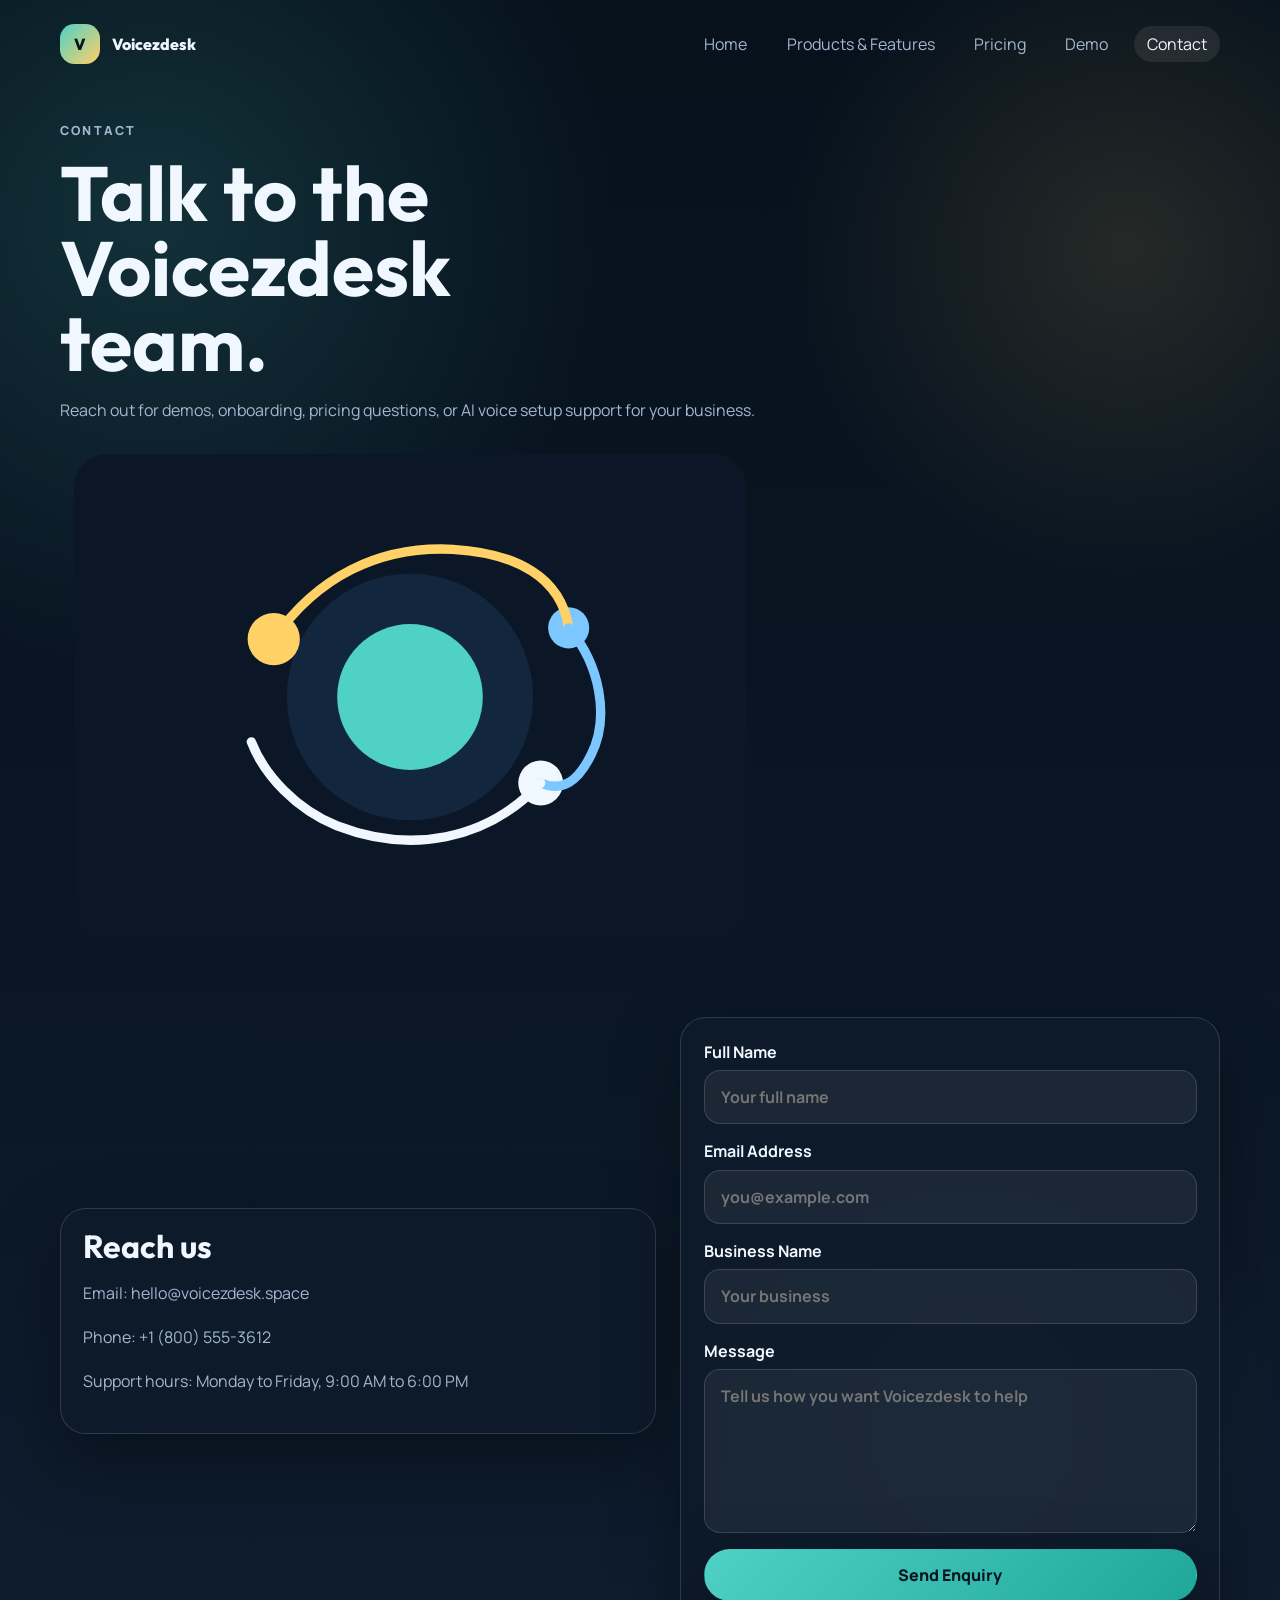
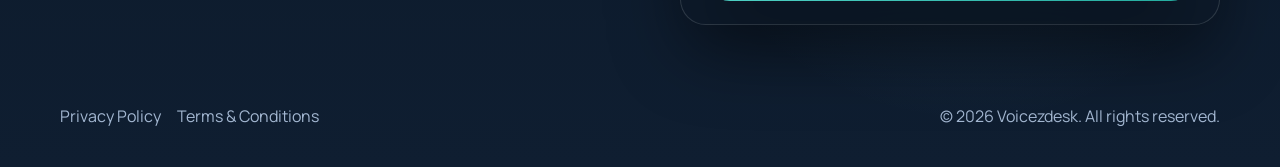
==== contact.html @ faa363b8 "Initial commit" ====
<!DOCTYPE html>
<html lang="en">
<head>
  <meta charset="UTF-8">
  <meta name="viewport" content="width=device-width, initial-scale=1.0">
  <title>Contact | Voicezdesk</title>
  <meta name="description" content="Contact Voicezdesk for demos, setup support, and AI voice front desk enquiries.">
  <link rel="preconnect" href="https://fonts.googleapis.com">
  <link rel="preconnect" href="https://fonts.gstatic.com" crossorigin>
  <link href="https://fonts.googleapis.com/css2?family=Outfit:wght@400;600;700;800&family=Manrope:wght@400;500;700;800&display=swap" rel="stylesheet">
  <link rel="stylesheet" href="styles.css">
</head>
<body>
  <div class="site-shell">
    <header class="subhero">
      <nav class="topbar">
        <a class="brand" href="index.html">
          <span class="brand-mark">V</span>
          <span class="brand-name">Voicezdesk</span>
        </a>
        <div class="nav-links">
          <a href="index.html">Home</a>
          <a href="products.html">Products & Features</a>
          <a href="pricing.html">Pricing</a>
          <a href="demo.html">Demo</a>
          <a class="active" href="contact.html">Contact</a>
        </div>
      </nav>
      <div class="subhero-copy">
        <p class="eyebrow">Contact</p>
        <h1>Talk to the Voicezdesk team.</h1>
        <p>Reach out for demos, onboarding, pricing questions, or AI voice setup support for your business.</p>
      </div>
      <div class="subhero-art compact-art">
        <img class="svg-art" src="assets/contact-voice.svg" alt="Voicezdesk contact illustration">
      </div>
    </header>

    <main>
      <section class="section contact-grid">
        <div class="contact-card">
          <h2>Reach us</h2>
          <p>Email: hello@voicezdesk.space</p>
          <p>Phone: +1 (800) 555-3612</p>
          <p>Support hours: Monday to Friday, 9:00 AM to 6:00 PM</p>
        </div>

        <form class="contact-form glass-panel">
          <label>
            Full Name
            <input type="text" placeholder="Your full name">
          </label>
          <label>
            Email Address
            <input type="email" placeholder="you@example.com">
          </label>
          <label>
            Business Name
            <input type="text" placeholder="Your business">
          </label>
          <label>
            Message
            <textarea rows="6" placeholder="Tell us how you want Voicezdesk to help"></textarea>
          </label>
          <button class="button button-primary" type="submit">Send Enquiry</button>
        </form>
      </section>
    </main>

    <footer class="site-footer">
      <div class="footer-links">
        <a href="privacy.html">Privacy Policy</a>
        <a href="terms.html">Terms & Conditions</a>
      </div>
      <p>© 2026 Voicezdesk. All rights reserved.</p>
    </footer>
  </div>
</body>
</html>
---- styles.css ----
:root {
  --bg: #071624;
  --panel: rgba(14, 27, 43, 0.9);
  --panel-solid: #12263d;
  --text: #f0f7ff;
  --muted: #a3b7d1;
  --line: rgba(255, 255, 255, 0.14);
  --primary: #4fd1c5;
  --primary-deep: #1fa79a;
  --accent: #ffd166;
  --accent-2: #7cc7ff;
  --shadow: 0 28px 70px rgba(0, 0, 0, 0.34);
}

* {
  box-sizing: border-box;
}

body {
  margin: 0;
  font-family: "Manrope", sans-serif;
  color: var(--text);
  background:
    radial-gradient(circle at 12% 12%, rgba(79, 209, 197, 0.16), transparent 24%),
    radial-gradient(circle at 88% 14%, rgba(255, 209, 102, 0.12), transparent 18%),
    radial-gradient(circle at 76% 80%, rgba(124, 199, 255, 0.12), transparent 18%),
    linear-gradient(180deg, #06111c 0%, #0a1624 52%, #0f1e31 100%);
}

a {
  color: inherit;
  text-decoration: none;
}

button,
input,
textarea {
  font: inherit;
}

.site-shell {
  min-height: 100vh;
}

.hero,
.subhero,
.section,
.site-footer {
  width: min(1160px, calc(100% - 2rem));
  margin: 0 auto;
}

.hero,
.subhero {
  padding: 1.5rem 0 2rem;
}

.topbar {
  display: flex;
  justify-content: space-between;
  align-items: center;
  gap: 1rem;
  margin-bottom: 3.5rem;
}

.brand {
  display: flex;
  align-items: center;
  gap: 0.75rem;
  font-family: "Outfit", sans-serif;
  font-weight: 800;
}

.brand-mark {
  width: 2.5rem;
  height: 2.5rem;
  display: grid;
  place-items: center;
  border-radius: 0.9rem;
  background: linear-gradient(135deg, var(--primary) 0%, var(--accent) 100%);
  color: #08111f;
}

.nav-links {
  display: flex;
  flex-wrap: wrap;
  gap: 0.85rem;
  color: var(--muted);
}

.nav-links a {
  padding: 0.45rem 0.8rem;
  border-radius: 999px;
}

.nav-links a.active,
.nav-links a:hover {
  background: rgba(255, 255, 255, 0.08);
  color: var(--text);
}

.hero-layout,
.demo-grid,
.contact-grid {
  display: grid;
  grid-template-columns: 1.05fr 0.95fr;
  gap: 1.5rem;
  align-items: center;
}

.eyebrow {
  margin: 0 0 0.8rem;
  text-transform: uppercase;
  letter-spacing: 0.18em;
  font-size: 0.78rem;
  color: var(--primary);
  font-weight: 800;
}

h1,
h2,
h3 {
  font-family: "Outfit", sans-serif;
  line-height: 0.98;
  margin: 0;
}

.hero-copy h1,
.subhero-copy h1 {
  font-size: clamp(2.8rem, 6vw, 5.2rem);
  max-width: 11ch;
}

.lead,
.subhero-copy p,
.content-card p,
.metric-card p,
.feature-panel p,
.demo-body p,
.summary-card p,
.contact-card p,
.legal-card p,
.pricing-card p {
  color: var(--muted);
  line-height: 1.75;
}

.hero-actions {
  display: flex;
  flex-wrap: wrap;
  gap: 0.9rem;
  margin: 1.7rem 0;
}

.button {
  display: inline-flex;
  align-items: center;
  justify-content: center;
  min-height: 3.25rem;
  padding: 0 1.35rem;
  border-radius: 999px;
  border: 1px solid transparent;
  font-weight: 800;
}

.button-primary {
  background: linear-gradient(135deg, var(--primary) 0%, var(--primary-deep) 100%);
  color: #081520;
  box-shadow: var(--shadow);
}

.button-secondary {
  background: rgba(255, 255, 255, 0.1);
  border-color: rgba(255, 255, 255, 0.2);
  color: var(--text);
}

.button-secondary.light {
  background: rgba(255, 255, 255, 0.16);
}

.hero-points {
  list-style: none;
  padding: 0;
  margin: 1rem 0 0;
  display: grid;
  grid-template-columns: repeat(2, minmax(0, 1fr));
  gap: 0.8rem;
}

.hero-points li,
.trust-box,
.content-card,
.feature-panel,
.metric-card,
.summary-card,
.interactive-card,
.glass-panel,
.contact-card,
.legal-card,
.pricing-card {
  backdrop-filter: blur(14px);
}

.hero-points li {
  padding: 1rem;
  border-radius: 1rem;
  background: rgba(255, 255, 255, 0.08);
  border: 1px solid rgba(255, 255, 255, 0.16);
}

.visual-frame,
.metric-card,
.trust-box,
.content-card,
.feature-panel,
.summary-card,
.interactive-card,
.glass-panel,
.contact-card,
.legal-card,
.pricing-card,
.cta-card {
  background: var(--panel);
  border: 1px solid rgba(255, 255, 255, 0.14);
  box-shadow: var(--shadow);
  border-radius: 1.6rem;
}

.visual-frame,
.subhero-art,
.demo-image-wrap {
  padding: 0.85rem;
}

.svg-art {
  display: block;
  width: 100%;
  height: auto;
}

.metric-card,
.content-card,
.feature-panel,
.summary-card,
.interactive-card,
.glass-panel,
.contact-card,
.legal-card,
.pricing-card,
.cta-card {
  padding: 1.4rem;
}

.metric-top,
.site-footer,
.footer-links,
.tab-row,
.output-badges,
.pricing-grid {
  display: flex;
  gap: 1rem;
  flex-wrap: wrap;
}

.metric-top,
.site-footer {
  justify-content: space-between;
  align-items: center;
}

.status-pill,
.tag,
.demo-label,
.price-label {
  display: inline-flex;
  align-items: center;
  border-radius: 999px;
  font-weight: 800;
  padding: 0.4rem 0.8rem;
}

.status-pill,
.tag {
  background: rgba(79, 209, 197, 0.16);
  color: #9dece4;
}

.price-label,
.demo-label {
  background: rgba(255, 209, 102, 0.16);
  color: var(--accent);
}

.metric-card h2,
.summary-card h2,
.pricing-card h2 {
  font-size: clamp(1.8rem, 4vw, 3rem);
  margin: 0.65rem 0;
}

.pricing-card h2 span {
  font-size: 1rem;
  color: var(--muted);
}

.section {
  padding: 2rem 0 4rem;
}

.trust-band,
.card-grid,
.feature-stack {
  display: grid;
  gap: 1rem;
}

.trust-band {
  grid-template-columns: repeat(3, 1fr);
}

.card-grid {
  grid-template-columns: repeat(2, minmax(0, 1fr));
}

.feature-stack {
  gap: 1rem;
}

.trust-box {
  padding: 1.2rem;
}

.trust-box strong {
  display: block;
  font-family: "Outfit", sans-serif;
  font-size: 1.3rem;
  margin-bottom: 0.35rem;
}

.section-head {
  margin-bottom: 1.5rem;
}

.section-head h2,
.cta-card h2 {
  font-size: clamp(2rem, 4vw, 3.5rem);
  max-width: 13ch;
}

.cta-card {
  background:
    linear-gradient(135deg, rgba(79, 209, 197, 0.15), rgba(124, 199, 255, 0.15)),
    rgba(13, 24, 38, 0.95);
}

.cta-card .button-primary {
  background: #ffffff;
  color: #0d1724;
}

.feature-panel.wide {
  display: grid;
  grid-template-columns: 1.05fr 0.95fr;
  gap: 1.25rem;
  align-items: center;
}

.detail-list {
  margin: 1rem 0 0;
  padding-left: 1.1rem;
  color: var(--muted);
  line-height: 1.8;
}

.demo-grid {
  align-items: stretch;
}

.output-badges span {
  padding: 0.65rem 0.85rem;
  border-radius: 999px;
  background: rgba(255, 255, 255, 0.08);
  border: 1px solid rgba(255, 255, 255, 0.12);
}

.tab-button {
  border: 0;
  border-radius: 999px;
  padding: 0.8rem 1rem;
  background: rgba(255, 255, 255, 0.08);
  color: var(--text);
  font-weight: 800;
  cursor: pointer;
}

.tab-button.active {
  background: #ffffff;
  color: #0f172a;
}

.demo-image-wrap {
  margin: 1rem 0;
  border-radius: 1.4rem;
  background: rgba(255, 255, 255, 0.05);
  border: 1px solid rgba(255, 255, 255, 0.1);
}

.demo-body {
  padding: 1rem;
  border-radius: 1.2rem;
  background: var(--panel-solid);
}

.demo-body h3,
.contact-card h2,
.legal-card h2 {
  font-size: 2rem;
  margin-bottom: 0.8rem;
}

.pricing-grid {
  align-items: stretch;
}

.pricing-card {
  flex: 1 1 280px;
}

.pricing-card.featured {
  background:
    linear-gradient(180deg, rgba(79, 209, 197, 0.14), rgba(255, 255, 255, 0.03)),
    var(--panel);
}

.contact-form {
  display: grid;
  gap: 1rem;
}

.contact-form label {
  display: grid;
  gap: 0.45rem;
  font-weight: 700;
}

.contact-form input,
.contact-form textarea {
  width: 100%;
  padding: 0.95rem 1rem;
  border-radius: 1rem;
  border: 1px solid var(--line);
  background: rgba(255, 255, 255, 0.06);
  color: var(--text);
}

.legal-section {
  display: grid;
}

.legal-card {
  max-width: 860px;
}

.site-footer {
  padding: 1rem 0 2.5rem;
}

.footer-links a {
  color: var(--muted);
}

.footer-links a.active,
.footer-links a:hover {
  color: var(--text);
}

.site-footer p {
  margin: 0;
  color: var(--muted);
}

.compact-art {
  max-width: 700px;
}

@media (max-width: 920px) {
  .hero-layout,
  .demo-grid,
  .contact-grid,
  .trust-band,
  .card-grid,
  .feature-panel.wide {
    grid-template-columns: 1fr;
  }

  .topbar {
    flex-direction: column;
    align-items: flex-start;
  }
}

@media (max-width: 640px) {
  .hero-points {
    grid-template-columns: 1fr;
  }

  .hero-copy h1,
  .subhero-copy h1 {
    max-width: none;
  }
}
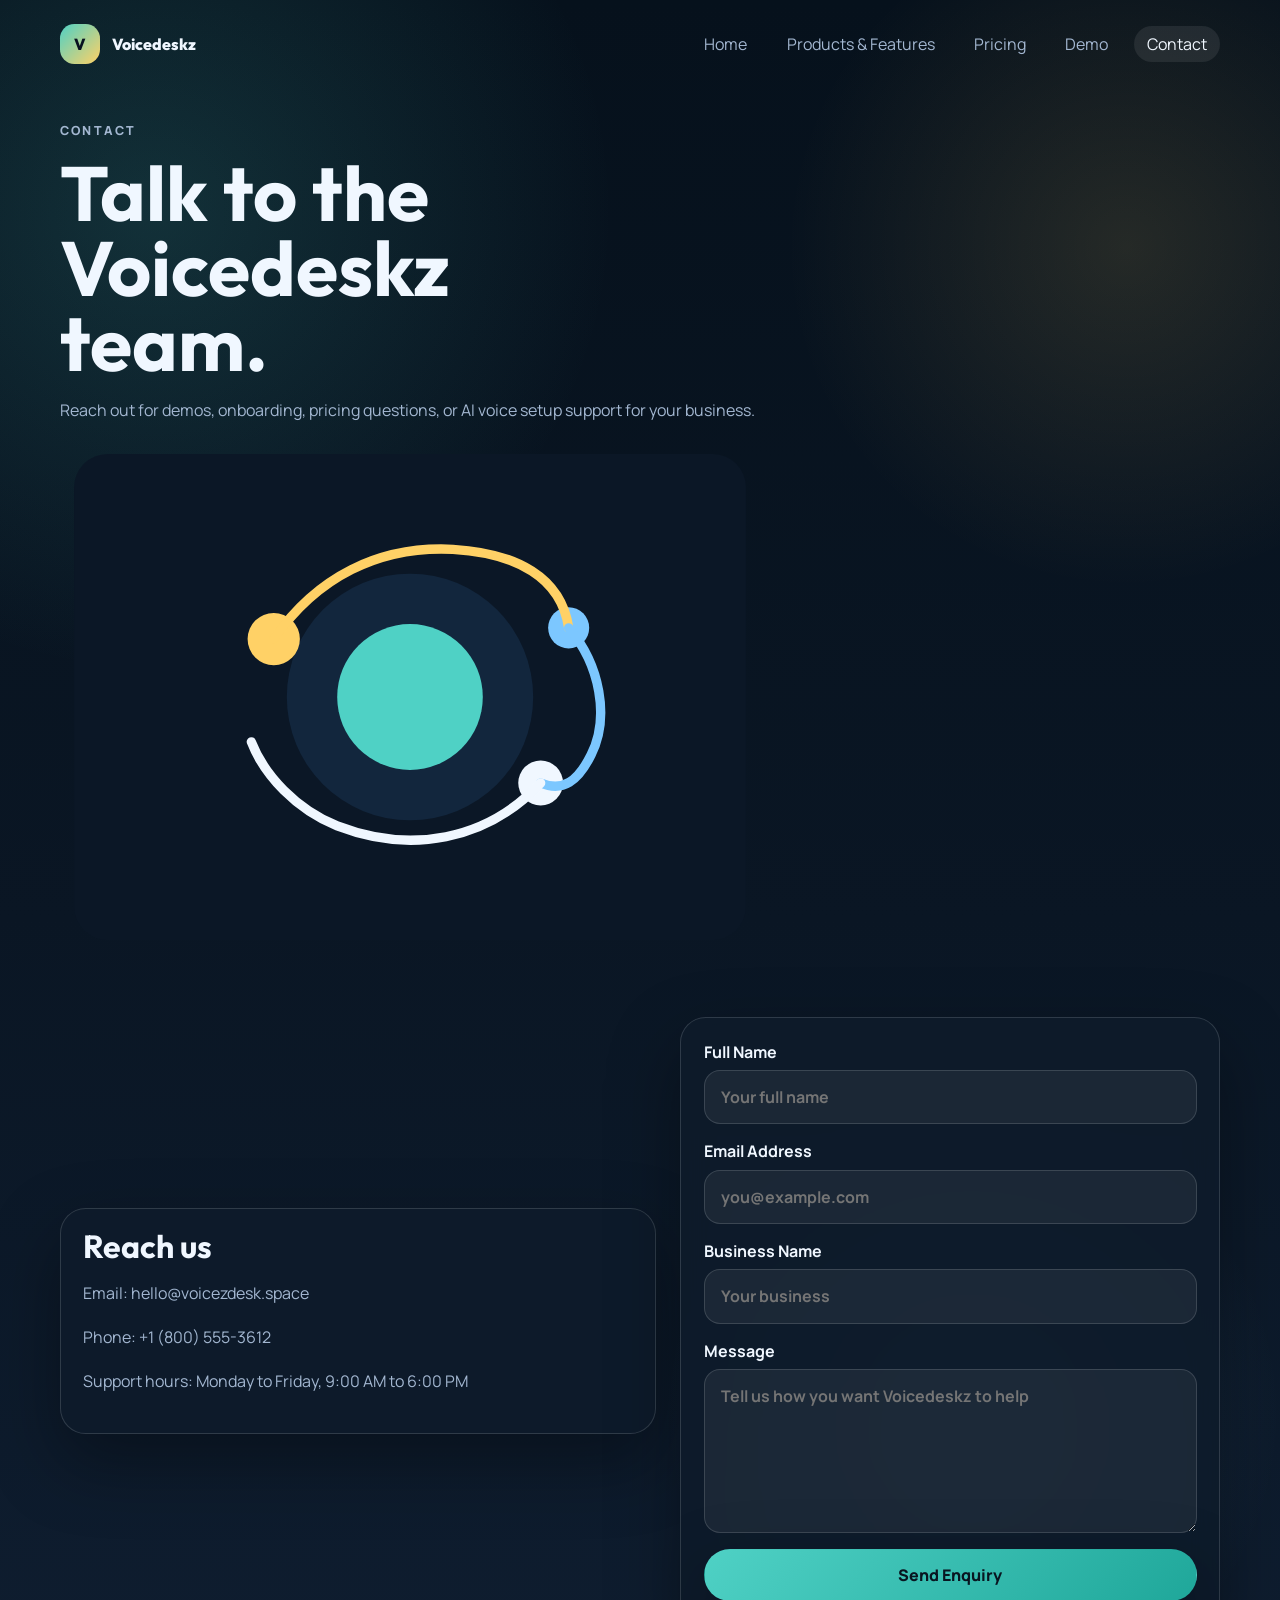
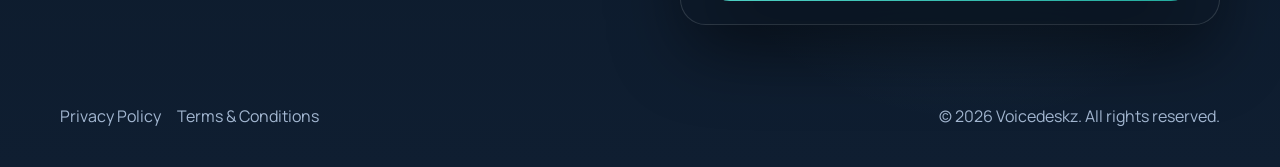
==== commit a6a03bbc: "Rename Voicezdesk to Voicedeskz" ====
--- a/contact.html
+++ b/contact.html
@@ -3,8 +3,8 @@
 <head>
   <meta charset="UTF-8">
   <meta name="viewport" content="width=device-width, initial-scale=1.0">
-  <title>Contact | Voicezdesk</title>
-  <meta name="description" content="Contact Voicezdesk for demos, setup support, and AI voice front desk enquiries.">
+  <title>Contact | Voicedeskz</title>
+  <meta name="description" content="Contact Voicedeskz for demos, setup support, and AI voice front desk enquiries.">
   <link rel="preconnect" href="https://fonts.googleapis.com">
   <link rel="preconnect" href="https://fonts.gstatic.com" crossorigin>
   <link href="https://fonts.googleapis.com/css2?family=Outfit:wght@400;600;700;800&family=Manrope:wght@400;500;700;800&display=swap" rel="stylesheet">
@@ -16,7 +16,7 @@
       <nav class="topbar">
         <a class="brand" href="index.html">
           <span class="brand-mark">V</span>
-          <span class="brand-name">Voicezdesk</span>
+          <span class="brand-name">Voicedeskz</span>
         </a>
         <div class="nav-links">
           <a href="index.html">Home</a>
@@ -28,11 +28,11 @@
       </nav>
       <div class="subhero-copy">
         <p class="eyebrow">Contact</p>
-        <h1>Talk to the Voicezdesk team.</h1>
+        <h1>Talk to the Voicedeskz team.</h1>
         <p>Reach out for demos, onboarding, pricing questions, or AI voice setup support for your business.</p>
       </div>
       <div class="subhero-art compact-art">
-        <img class="svg-art" src="assets/contact-voice.svg" alt="Voicezdesk contact illustration">
+        <img class="svg-art" src="assets/contact-voice.svg" alt="Voicedeskz contact illustration">
       </div>
     </header>
 
@@ -60,7 +60,7 @@
           </label>
           <label>
             Message
-            <textarea rows="6" placeholder="Tell us how you want Voicezdesk to help"></textarea>
+            <textarea rows="6" placeholder="Tell us how you want Voicedeskz to help"></textarea>
           </label>
           <button class="button button-primary" type="submit">Send Enquiry</button>
         </form>
@@ -72,7 +72,7 @@
         <a href="privacy.html">Privacy Policy</a>
         <a href="terms.html">Terms & Conditions</a>
       </div>
-      <p>© 2026 Voicezdesk. All rights reserved.</p>
+      <p>© 2026 Voicedeskz. All rights reserved.</p>
     </footer>
   </div>
 </body>
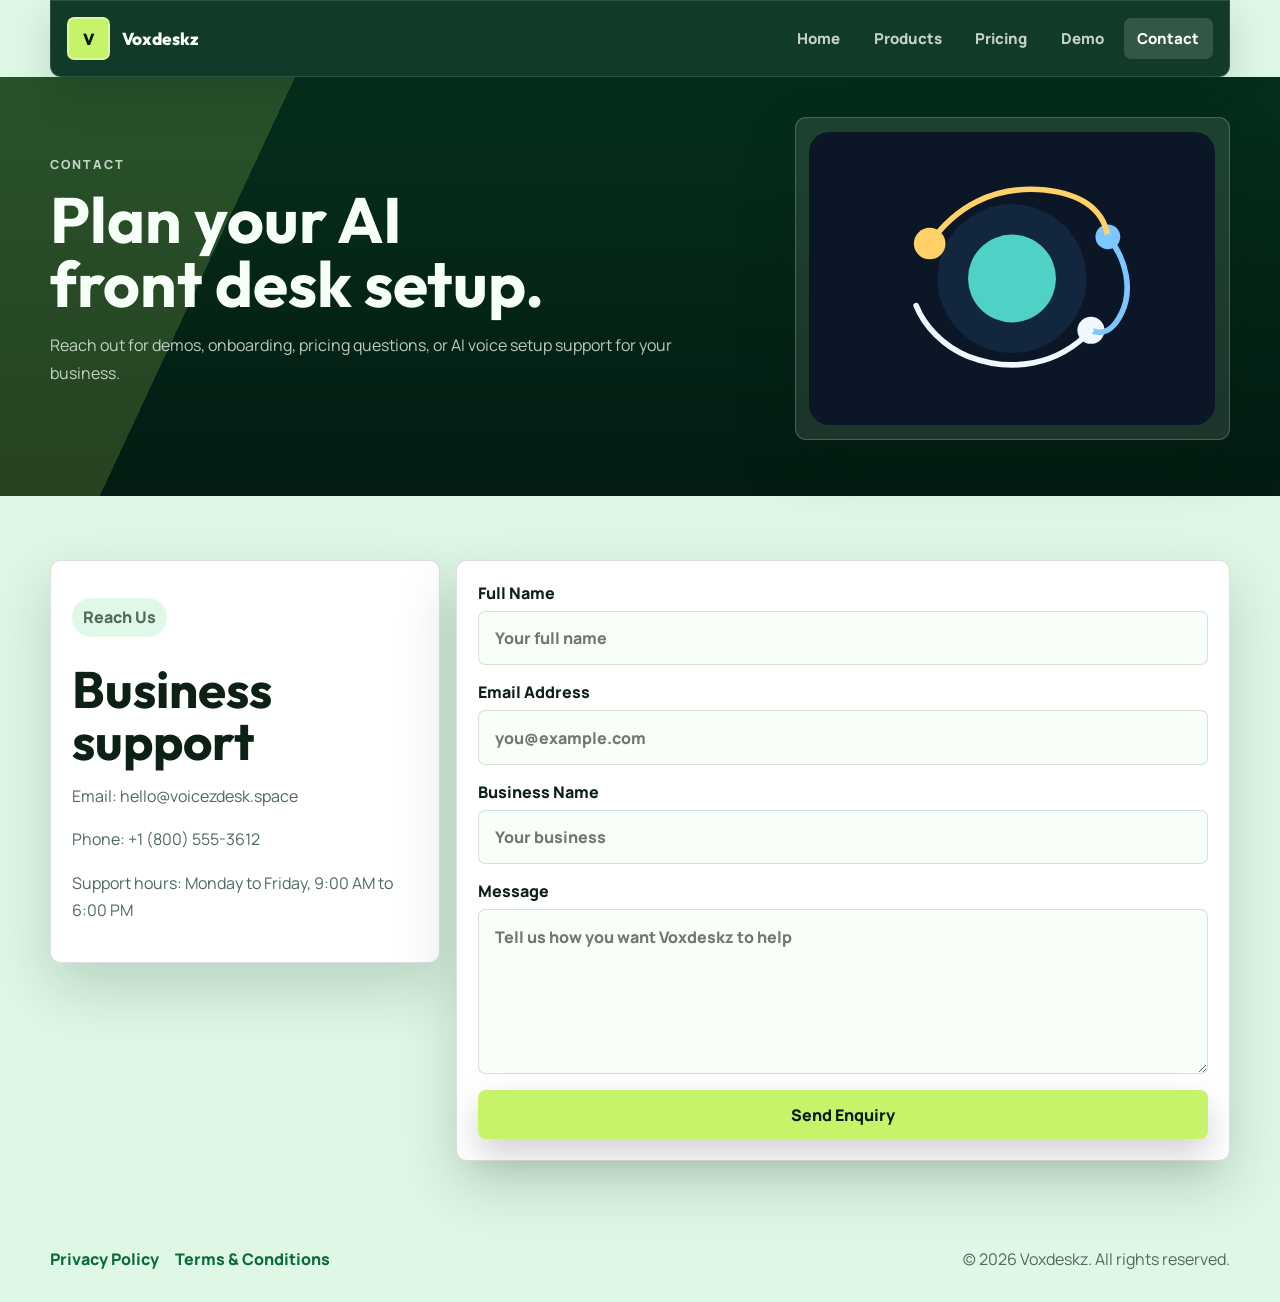
==== commit 469db274: "Update Voicezdesk site pages" ====
--- a/contact.html
+++ b/contact.html
@@ -3,67 +3,73 @@
 <head>
   <meta charset="UTF-8">
   <meta name="viewport" content="width=device-width, initial-scale=1.0">
-  <title>Contact | Voicedeskz</title>
-  <meta name="description" content="Contact Voicedeskz for demos, setup support, and AI voice front desk enquiries.">
+  <title>Contact | Voxdeskz</title>
+  <meta name="description" content="Contact Voxdeskz for demos, setup support, and AI voice front desk enquiries.">
   <link rel="preconnect" href="https://fonts.googleapis.com">
   <link rel="preconnect" href="https://fonts.gstatic.com" crossorigin>
-  <link href="https://fonts.googleapis.com/css2?family=Outfit:wght@400;600;700;800&family=Manrope:wght@400;500;700;800&display=swap" rel="stylesheet">
+  <link href="https://fonts.googleapis.com/css2?family=Outfit:wght@400;600;700;800;900&family=Manrope:wght@400;500;700;800&display=swap" rel="stylesheet">
   <link rel="stylesheet" href="styles.css">
 </head>
 <body>
   <div class="site-shell">
+    <nav class="topbar">
+      <a class="brand" href="index.html">
+        <span class="brand-mark">V</span>
+        <span class="brand-name">Voxdeskz</span>
+      </a>
+      <div class="nav-links">
+        <a href="index.html">Home</a>
+        <a href="products.html">Products</a>
+        <a href="pricing.html">Pricing</a>
+        <a href="demo.html">Demo</a>
+        <a class="active" href="contact.html">Contact</a>
+      </div>
+    </nav>
+
     <header class="subhero">
-      <nav class="topbar">
-        <a class="brand" href="index.html">
-          <span class="brand-mark">V</span>
-          <span class="brand-name">Voicedeskz</span>
-        </a>
-        <div class="nav-links">
-          <a href="index.html">Home</a>
-          <a href="products.html">Products & Features</a>
-          <a href="pricing.html">Pricing</a>
-          <a href="demo.html">Demo</a>
-          <a class="active" href="contact.html">Contact</a>
-        </div>
-      </nav>
-      <div class="subhero-copy">
-        <p class="eyebrow">Contact</p>
-        <h1>Talk to the Voicedeskz team.</h1>
-        <p>Reach out for demos, onboarding, pricing questions, or AI voice setup support for your business.</p>
-      </div>
-      <div class="subhero-art compact-art">
-        <img class="svg-art" src="assets/contact-voice.svg" alt="Voicedeskz contact illustration">
+      <div class="subhero-grid">
+        <section>
+          <p class="eyebrow">Contact</p>
+          <h1>Plan your AI front desk setup.</h1>
+          <p>Reach out for demos, onboarding, pricing questions, or AI voice setup support for your business.</p>
+        </section>
+        <aside class="subhero-panel">
+          <img class="svg-art" src="assets/contact-voice.svg" alt="Voxdeskz contact illustration">
+        </aside>
       </div>
     </header>
 
     <main>
-      <section class="section contact-grid">
-        <div class="contact-card">
-          <h2>Reach us</h2>
-          <p>Email: hello@voicezdesk.space</p>
-          <p>Phone: +1 (800) 555-3612</p>
-          <p>Support hours: Monday to Friday, 9:00 AM to 6:00 PM</p>
+      <section class="section">
+        <div class="section-inner contact-grid">
+          <div class="contact-card">
+            <p class="tag">Reach Us</p>
+            <h2>Business support</h2>
+            <p>Email: hello@voicezdesk.space</p>
+            <p>Phone: +1 (800) 555-3612</p>
+            <p>Support hours: Monday to Friday, 9:00 AM to 6:00 PM</p>
+          </div>
+
+          <form class="contact-form">
+            <label>
+              Full Name
+              <input type="text" placeholder="Your full name">
+            </label>
+            <label>
+              Email Address
+              <input type="email" placeholder="you@example.com">
+            </label>
+            <label>
+              Business Name
+              <input type="text" placeholder="Your business">
+            </label>
+            <label>
+              Message
+              <textarea rows="6" placeholder="Tell us how you want Voxdeskz to help"></textarea>
+            </label>
+            <button class="button button-primary" type="submit">Send Enquiry</button>
+          </form>
         </div>
-
-        <form class="contact-form glass-panel">
-          <label>
-            Full Name
-            <input type="text" placeholder="Your full name">
-          </label>
-          <label>
-            Email Address
-            <input type="email" placeholder="you@example.com">
-          </label>
-          <label>
-            Business Name
-            <input type="text" placeholder="Your business">
-          </label>
-          <label>
-            Message
-            <textarea rows="6" placeholder="Tell us how you want Voicedeskz to help"></textarea>
-          </label>
-          <button class="button button-primary" type="submit">Send Enquiry</button>
-        </form>
       </section>
     </main>
 
@@ -72,7 +78,7 @@
         <a href="privacy.html">Privacy Policy</a>
         <a href="terms.html">Terms & Conditions</a>
       </div>
-      <p>© 2026 Voicedeskz. All rights reserved.</p>
+      <p>(c) 2026 Voxdeskz. All rights reserved.</p>
     </footer>
   </div>
 </body>
--- a/styles.css
+++ b/styles.css
@@ -1,30 +1,32 @@
 :root {
-  --bg: #071624;
-  --panel: rgba(14, 27, 43, 0.9);
-  --panel-solid: #12263d;
-  --text: #f0f7ff;
-  --muted: #a3b7d1;
-  --line: rgba(255, 255, 255, 0.14);
-  --primary: #4fd1c5;
-  --primary-deep: #1fa79a;
-  --accent: #ffd166;
-  --accent-2: #7cc7ff;
-  --shadow: 0 28px 70px rgba(0, 0, 0, 0.34);
+  --bg: #052f1c;
+  --bg-deep: #031b11;
+  --surface: #f4fff7;
+  --surface-soft: #e1f8e8;
+  --surface-strong: #ffffff;
+  --text: #0c2015;
+  --muted: #4e6b5a;
+  --green: #1fbf63;
+  --green-dark: #0b6b38;
+  --lime: #c6f36a;
+  --gold: #f6c85f;
+  --line: rgba(12, 32, 21, 0.14);
+  --shadow: 0 24px 60px rgba(3, 27, 17, 0.18);
 }
 
 * {
   box-sizing: border-box;
+}
+
+html {
+  scroll-behavior: smooth;
 }
 
 body {
   margin: 0;
   font-family: "Manrope", sans-serif;
   color: var(--text);
-  background:
-    radial-gradient(circle at 12% 12%, rgba(79, 209, 197, 0.16), transparent 24%),
-    radial-gradient(circle at 88% 14%, rgba(255, 209, 102, 0.12), transparent 18%),
-    radial-gradient(circle at 76% 80%, rgba(124, 199, 255, 0.12), transparent 18%),
-    linear-gradient(180deg, #06111c 0%, #0a1624 52%, #0f1e31 100%);
+  background: #dff8e6;
 }
 
 a {
@@ -42,25 +44,22 @@
   min-height: 100vh;
 }
 
-.hero,
-.subhero,
-.section,
-.site-footer {
-  width: min(1160px, calc(100% - 2rem));
+.topbar {
+  position: sticky;
+  top: 0;
+  z-index: 10;
+  display: flex;
+  align-items: center;
+  justify-content: space-between;
+  gap: 1rem;
+  width: min(1180px, calc(100% - 2rem));
   margin: 0 auto;
-}
-
-.hero,
-.subhero {
-  padding: 1.5rem 0 2rem;
-}
-
-.topbar {
-  display: flex;
-  justify-content: space-between;
-  align-items: center;
-  gap: 1rem;
-  margin-bottom: 3.5rem;
+  padding: 1rem;
+  border: 1px solid rgba(255, 255, 255, 0.12);
+  border-radius: 0 0 0.7rem 0.7rem;
+  background: rgba(5, 47, 28, 0.94);
+  box-shadow: 0 18px 40px rgba(3, 27, 17, 0.16);
+  color: #f6fff8;
 }
 
 .brand {
@@ -72,164 +71,178 @@
 }
 
 .brand-mark {
-  width: 2.5rem;
-  height: 2.5rem;
+  width: 2.7rem;
+  height: 2.7rem;
   display: grid;
   place-items: center;
-  border-radius: 0.9rem;
-  background: linear-gradient(135deg, var(--primary) 0%, var(--accent) 100%);
-  color: #08111f;
+  border: 2px solid rgba(255, 255, 255, 0.35);
+  border-radius: 0.45rem;
+  background: var(--lime);
+  color: var(--bg-deep);
+}
+
+.brand-name {
+  font-size: 1.08rem;
 }
 
 .nav-links {
   display: flex;
   flex-wrap: wrap;
-  gap: 0.85rem;
-  color: var(--muted);
+  justify-content: flex-end;
+  gap: 0.4rem;
 }
 
 .nav-links a {
-  padding: 0.45rem 0.8rem;
-  border-radius: 999px;
+  padding: 0.65rem 0.85rem;
+  border-radius: 0.45rem;
+  color: rgba(246, 255, 248, 0.78);
+  font-size: 0.94rem;
+  font-weight: 800;
 }
 
 .nav-links a.active,
 .nav-links a:hover {
-  background: rgba(255, 255, 255, 0.08);
-  color: var(--text);
-}
-
-.hero-layout,
-.demo-grid,
-.contact-grid {
-  display: grid;
-  grid-template-columns: 1.05fr 0.95fr;
-  gap: 1.5rem;
+  background: rgba(255, 255, 255, 0.14);
+  color: #ffffff;
+}
+
+.hero,
+.subhero {
+  color: #f6fff8;
+  padding: 2.5rem 0 3.5rem;
+  background:
+    linear-gradient(115deg, rgba(198, 243, 106, 0.18) 0 20%, transparent 20% 100%),
+    linear-gradient(180deg, var(--bg) 0%, var(--bg-deep) 100%);
+}
+
+.hero-grid,
+.subhero-grid,
+.section-inner,
+.site-footer {
+  width: min(1180px, calc(100% - 2rem));
+  margin: 0 auto;
+}
+
+.hero-grid {
+  display: grid;
+  grid-template-columns: minmax(0, 1fr) minmax(330px, 0.78fr);
+  gap: 2rem;
+  align-items: end;
+  min-height: 28rem;
+}
+
+.subhero-grid {
+  display: grid;
+  grid-template-columns: minmax(0, 0.9fr) minmax(280px, 0.55fr);
+  gap: 2rem;
   align-items: center;
 }
 
 .eyebrow {
   margin: 0 0 0.8rem;
+  color: var(--lime);
+  font-size: 0.78rem;
+  font-weight: 900;
+  letter-spacing: 0.16em;
   text-transform: uppercase;
-  letter-spacing: 0.18em;
-  font-size: 0.78rem;
-  color: var(--primary);
-  font-weight: 800;
 }
 
 h1,
 h2,
 h3 {
+  margin: 0;
   font-family: "Outfit", sans-serif;
-  line-height: 0.98;
-  margin: 0;
-}
-
-.hero-copy h1,
-.subhero-copy h1 {
-  font-size: clamp(2.8rem, 6vw, 5.2rem);
-  max-width: 11ch;
+  letter-spacing: 0;
+  line-height: 1;
+}
+
+h1 {
+  max-width: 10ch;
+  font-size: clamp(3rem, 7vw, 6.8rem);
+}
+
+.subhero h1 {
+  max-width: 12ch;
+  font-size: clamp(2.5rem, 5vw, 5.4rem);
+}
+
+h2 {
+  font-size: clamp(2rem, 4vw, 3.5rem);
+}
+
+h3 {
+  font-size: 1.35rem;
 }
 
 .lead,
-.subhero-copy p,
+.subhero p,
+.feature-row p,
 .content-card p,
-.metric-card p,
-.feature-panel p,
+.pricing-card p,
 .demo-body p,
-.summary-card p,
 .contact-card p,
 .legal-card p,
-.pricing-card p {
+.signal-list li,
+.timeline li {
   color: var(--muted);
-  line-height: 1.75;
+  line-height: 1.72;
+}
+
+.hero .lead,
+.subhero p {
+  max-width: 42rem;
+  color: rgba(246, 255, 248, 0.76);
 }
 
 .hero-actions {
   display: flex;
   flex-wrap: wrap;
-  gap: 0.9rem;
-  margin: 1.7rem 0;
+  gap: 0.8rem;
+  margin-top: 1.8rem;
 }
 
 .button {
   display: inline-flex;
   align-items: center;
   justify-content: center;
-  min-height: 3.25rem;
-  padding: 0 1.35rem;
-  border-radius: 999px;
+  min-height: 3.1rem;
+  padding: 0 1.2rem;
   border: 1px solid transparent;
-  font-weight: 800;
+  border-radius: 0.5rem;
+  font-weight: 900;
 }
 
 .button-primary {
-  background: linear-gradient(135deg, var(--primary) 0%, var(--primary-deep) 100%);
-  color: #081520;
+  background: var(--lime);
+  color: var(--bg-deep);
+  box-shadow: 0 16px 35px rgba(0, 0, 0, 0.18);
+}
+
+.button-secondary {
+  border-color: rgba(255, 255, 255, 0.28);
+  color: #ffffff;
+}
+
+.button-muted {
+  border-color: var(--line);
+  color: var(--green-dark);
+}
+
+.hero-panel,
+.subhero-panel {
+  position: relative;
+  overflow: hidden;
+  border: 1px solid rgba(255, 255, 255, 0.2);
+  border-radius: 0.7rem;
+  background: rgba(255, 255, 255, 0.1);
   box-shadow: var(--shadow);
 }
 
-.button-secondary {
-  background: rgba(255, 255, 255, 0.1);
-  border-color: rgba(255, 255, 255, 0.2);
-  color: var(--text);
-}
-
-.button-secondary.light {
-  background: rgba(255, 255, 255, 0.16);
-}
-
-.hero-points {
-  list-style: none;
-  padding: 0;
-  margin: 1rem 0 0;
-  display: grid;
-  grid-template-columns: repeat(2, minmax(0, 1fr));
-  gap: 0.8rem;
-}
-
-.hero-points li,
-.trust-box,
-.content-card,
-.feature-panel,
-.metric-card,
-.summary-card,
-.interactive-card,
-.glass-panel,
-.contact-card,
-.legal-card,
-.pricing-card {
-  backdrop-filter: blur(14px);
-}
-
-.hero-points li {
+.hero-panel {
   padding: 1rem;
-  border-radius: 1rem;
-  background: rgba(255, 255, 255, 0.08);
-  border: 1px solid rgba(255, 255, 255, 0.16);
-}
-
-.visual-frame,
-.metric-card,
-.trust-box,
-.content-card,
-.feature-panel,
-.summary-card,
-.interactive-card,
-.glass-panel,
-.contact-card,
-.legal-card,
-.pricing-card,
-.cta-card {
-  background: var(--panel);
-  border: 1px solid rgba(255, 255, 255, 0.14);
-  box-shadow: var(--shadow);
-  border-radius: 1.6rem;
-}
-
-.visual-frame,
-.subhero-art,
-.demo-image-wrap {
+}
+
+.subhero-panel {
   padding: 0.85rem;
 }
 
@@ -239,235 +252,268 @@
   height: auto;
 }
 
-.metric-card,
+.dispatch-board {
+  display: grid;
+  gap: 0.75rem;
+  padding: 1rem;
+  margin-top: 1rem;
+  border-radius: 0.55rem;
+  background: #f6fff8;
+  color: var(--text);
+}
+
+.dispatch-row,
+.metric-strip,
+.section-split,
+.pricing-grid,
+.contact-grid,
+.footer-links,
+.tab-row,
+.output-badges {
+  display: flex;
+  flex-wrap: wrap;
+  gap: 1rem;
+}
+
+.dispatch-row {
+  align-items: center;
+  justify-content: space-between;
+  padding: 0.85rem;
+  border: 1px solid var(--line);
+  border-radius: 0.5rem;
+}
+
+.dispatch-row strong {
+  display: block;
+}
+
+.dispatch-row span {
+  color: var(--muted);
+  font-size: 0.9rem;
+}
+
+.metric-strip {
+  margin-top: 2rem;
+}
+
+.metric {
+  flex: 1 1 11rem;
+  padding: 1rem;
+  border-left: 3px solid var(--lime);
+  background: rgba(255, 255, 255, 0.11);
+}
+
+.metric strong {
+  display: block;
+  font-family: "Outfit", sans-serif;
+  font-size: 1.8rem;
+}
+
+.section {
+  padding: 4rem 0;
+}
+
+.section.alt {
+  background: rgba(255, 255, 255, 0.36);
+}
+
+.section-head {
+  max-width: 650px;
+  margin-bottom: 1.6rem;
+}
+
+.section-head .eyebrow {
+  color: var(--green-dark);
+}
+
+.section-split {
+  align-items: stretch;
+}
+
+.feature-row {
+  display: grid;
+  grid-template-columns: 9rem minmax(0, 1fr) minmax(260px, 0.7fr);
+  gap: 1.2rem;
+  align-items: start;
+  padding: 1.2rem 0;
+  border-top: 1px solid var(--line);
+}
+
+.feature-number,
+.tag,
+.price-label,
+.demo-label {
+  display: inline-flex;
+  align-items: center;
+  width: fit-content;
+  border-radius: 999px;
+  padding: 0.38rem 0.7rem;
+  background: var(--surface-soft);
+  color: var(--green-dark);
+  font-weight: 900;
+}
+
+.signal-list,
+.detail-list,
+.timeline {
+  margin: 0;
+  padding-left: 1.1rem;
+}
+
+.signal-list li,
+.detail-list li,
+.timeline li {
+  margin: 0.5rem 0;
+}
+
 .content-card,
-.feature-panel,
+.pricing-card,
 .summary-card,
 .interactive-card,
-.glass-panel,
 .contact-card,
-.legal-card,
-.pricing-card,
-.cta-card {
-  padding: 1.4rem;
-}
-
-.metric-top,
-.site-footer,
-.footer-links,
-.tab-row,
-.output-badges,
-.pricing-grid {
-  display: flex;
-  gap: 1rem;
-  flex-wrap: wrap;
-}
-
-.metric-top,
-.site-footer {
-  justify-content: space-between;
-  align-items: center;
-}
-
-.status-pill,
-.tag,
-.demo-label,
-.price-label {
-  display: inline-flex;
-  align-items: center;
-  border-radius: 999px;
-  font-weight: 800;
-  padding: 0.4rem 0.8rem;
-}
-
-.status-pill,
-.tag {
-  background: rgba(79, 209, 197, 0.16);
-  color: #9dece4;
-}
-
-.price-label,
-.demo-label {
-  background: rgba(255, 209, 102, 0.16);
-  color: var(--accent);
-}
-
-.metric-card h2,
-.summary-card h2,
-.pricing-card h2 {
-  font-size: clamp(1.8rem, 4vw, 3rem);
-  margin: 0.65rem 0;
-}
-
-.pricing-card h2 span {
-  font-size: 1rem;
-  color: var(--muted);
-}
-
-.section {
-  padding: 2rem 0 4rem;
-}
-
-.trust-band,
-.card-grid,
-.feature-stack {
-  display: grid;
-  gap: 1rem;
-}
-
-.trust-band {
-  grid-template-columns: repeat(3, 1fr);
-}
-
-.card-grid {
-  grid-template-columns: repeat(2, minmax(0, 1fr));
-}
-
-.feature-stack {
-  gap: 1rem;
-}
-
-.trust-box {
-  padding: 1.2rem;
-}
-
-.trust-box strong {
-  display: block;
-  font-family: "Outfit", sans-serif;
-  font-size: 1.3rem;
-  margin-bottom: 0.35rem;
-}
-
-.section-head {
-  margin-bottom: 1.5rem;
-}
-
-.section-head h2,
-.cta-card h2 {
-  font-size: clamp(2rem, 4vw, 3.5rem);
-  max-width: 13ch;
-}
-
-.cta-card {
-  background:
-    linear-gradient(135deg, rgba(79, 209, 197, 0.15), rgba(124, 199, 255, 0.15)),
-    rgba(13, 24, 38, 0.95);
-}
-
-.cta-card .button-primary {
-  background: #ffffff;
-  color: #0d1724;
-}
-
-.feature-panel.wide {
-  display: grid;
-  grid-template-columns: 1.05fr 0.95fr;
-  gap: 1.25rem;
-  align-items: center;
-}
-
-.detail-list {
-  margin: 1rem 0 0;
-  padding-left: 1.1rem;
-  color: var(--muted);
-  line-height: 1.8;
-}
-
-.demo-grid {
-  align-items: stretch;
-}
-
-.output-badges span {
-  padding: 0.65rem 0.85rem;
-  border-radius: 999px;
-  background: rgba(255, 255, 255, 0.08);
-  border: 1px solid rgba(255, 255, 255, 0.12);
-}
-
-.tab-button {
-  border: 0;
-  border-radius: 999px;
-  padding: 0.8rem 1rem;
-  background: rgba(255, 255, 255, 0.08);
-  color: var(--text);
-  font-weight: 800;
-  cursor: pointer;
-}
-
-.tab-button.active {
-  background: #ffffff;
-  color: #0f172a;
-}
-
-.demo-image-wrap {
-  margin: 1rem 0;
-  border-radius: 1.4rem;
-  background: rgba(255, 255, 255, 0.05);
-  border: 1px solid rgba(255, 255, 255, 0.1);
-}
-
-.demo-body {
-  padding: 1rem;
-  border-radius: 1.2rem;
-  background: var(--panel-solid);
-}
-
+.legal-card {
+  flex: 1 1 260px;
+  padding: 1.3rem;
+  border: 1px solid var(--line);
+  border-radius: 0.65rem;
+  background: var(--surface-strong);
+  box-shadow: var(--shadow);
+}
+
+.content-card {
+  min-height: 13rem;
+}
+
+.content-card h3,
+.pricing-card h2,
 .demo-body h3,
 .contact-card h2,
 .legal-card h2 {
-  font-size: 2rem;
-  margin-bottom: 0.8rem;
+  margin: 0.7rem 0;
+}
+
+.cta-band {
+  background: var(--bg-deep);
+  color: #f6fff8;
+}
+
+.cta-band .section-inner {
+  display: flex;
+  align-items: center;
+  justify-content: space-between;
+  gap: 1.5rem;
+}
+
+.cta-band p {
+  max-width: 34rem;
+  color: rgba(246, 255, 248, 0.72);
+  line-height: 1.7;
 }
 
 .pricing-grid {
   align-items: stretch;
 }
 
-.pricing-card {
-  flex: 1 1 280px;
-}
-
 .pricing-card.featured {
-  background:
-    linear-gradient(180deg, rgba(79, 209, 197, 0.14), rgba(255, 255, 255, 0.03)),
-    var(--panel);
+  border-color: rgba(31, 191, 99, 0.4);
+  background: linear-gradient(180deg, #ffffff 0%, #edfff2 100%);
+}
+
+.pricing-card h2 span {
+  color: var(--muted);
+  font-size: 1rem;
+}
+
+.demo-grid {
+  display: grid;
+  grid-template-columns: minmax(0, 0.9fr) minmax(300px, 1.1fr);
+  gap: 1rem;
+  align-items: stretch;
+}
+
+.output-badges span,
+.tab-button {
+  border-radius: 0.45rem;
+  padding: 0.7rem 0.85rem;
+  border: 1px solid var(--line);
+  background: var(--surface-soft);
+  color: var(--green-dark);
+  font-weight: 900;
+}
+
+.tab-button {
+  cursor: pointer;
+}
+
+.tab-button.active {
+  background: var(--green-dark);
+  color: #ffffff;
+}
+
+.demo-image-wrap {
+  margin: 1rem 0;
+  padding: 0.8rem;
+  border: 1px solid var(--line);
+  border-radius: 0.55rem;
+  background: #f7fff9;
+}
+
+.demo-body {
+  padding: 1rem;
+  border-radius: 0.55rem;
+  background: var(--surface-soft);
+}
+
+.contact-grid {
+  align-items: flex-start;
+}
+
+.contact-card {
+  max-width: 390px;
 }
 
 .contact-form {
+  flex: 1 1 420px;
   display: grid;
   gap: 1rem;
+  padding: 1.3rem;
+  border: 1px solid var(--line);
+  border-radius: 0.65rem;
+  background: var(--surface-strong);
+  box-shadow: var(--shadow);
 }
 
 .contact-form label {
   display: grid;
   gap: 0.45rem;
-  font-weight: 700;
+  font-weight: 900;
 }
 
 .contact-form input,
 .contact-form textarea {
   width: 100%;
   padding: 0.95rem 1rem;
-  border-radius: 1rem;
   border: 1px solid var(--line);
-  background: rgba(255, 255, 255, 0.06);
+  border-radius: 0.45rem;
+  background: #f8fff9;
   color: var(--text);
 }
 
-.legal-section {
-  display: grid;
-}
-
 .legal-card {
-  max-width: 860px;
+  max-width: 880px;
 }
 
 .site-footer {
-  padding: 1rem 0 2.5rem;
+  display: flex;
+  align-items: center;
+  justify-content: space-between;
+  gap: 1rem;
+  padding: 1.4rem 0 2rem;
 }
 
 .footer-links a {
-  color: var(--muted);
+  color: var(--green-dark);
+  font-weight: 800;
 }
 
 .footer-links a.active,
@@ -480,33 +526,51 @@
   color: var(--muted);
 }
 
-.compact-art {
-  max-width: 700px;
-}
-
 @media (max-width: 920px) {
-  .hero-layout,
+  .topbar {
+    position: static;
+    align-items: flex-start;
+    flex-direction: column;
+  }
+
+  .nav-links {
+    justify-content: flex-start;
+  }
+
+  .hero-grid,
+  .subhero-grid,
   .demo-grid,
-  .contact-grid,
-  .trust-band,
-  .card-grid,
-  .feature-panel.wide {
+  .feature-row {
     grid-template-columns: 1fr;
   }
 
-  .topbar {
+  h1,
+  .subhero h1 {
+    max-width: none;
+  }
+
+  .cta-band .section-inner,
+  .site-footer {
+    align-items: flex-start;
     flex-direction: column;
-    align-items: flex-start;
   }
 }
 
 @media (max-width: 640px) {
-  .hero-points {
-    grid-template-columns: 1fr;
-  }
-
-  .hero-copy h1,
-  .subhero-copy h1 {
-    max-width: none;
-  }
-}
+  .hero,
+  .subhero {
+    padding: 1.5rem 0 2.5rem;
+  }
+
+  .nav-links a {
+    padding: 0.55rem 0.6rem;
+  }
+
+  h1 {
+    font-size: clamp(2.55rem, 13vw, 3.4rem);
+  }
+
+  .section {
+    padding: 3rem 0;
+  }
+}
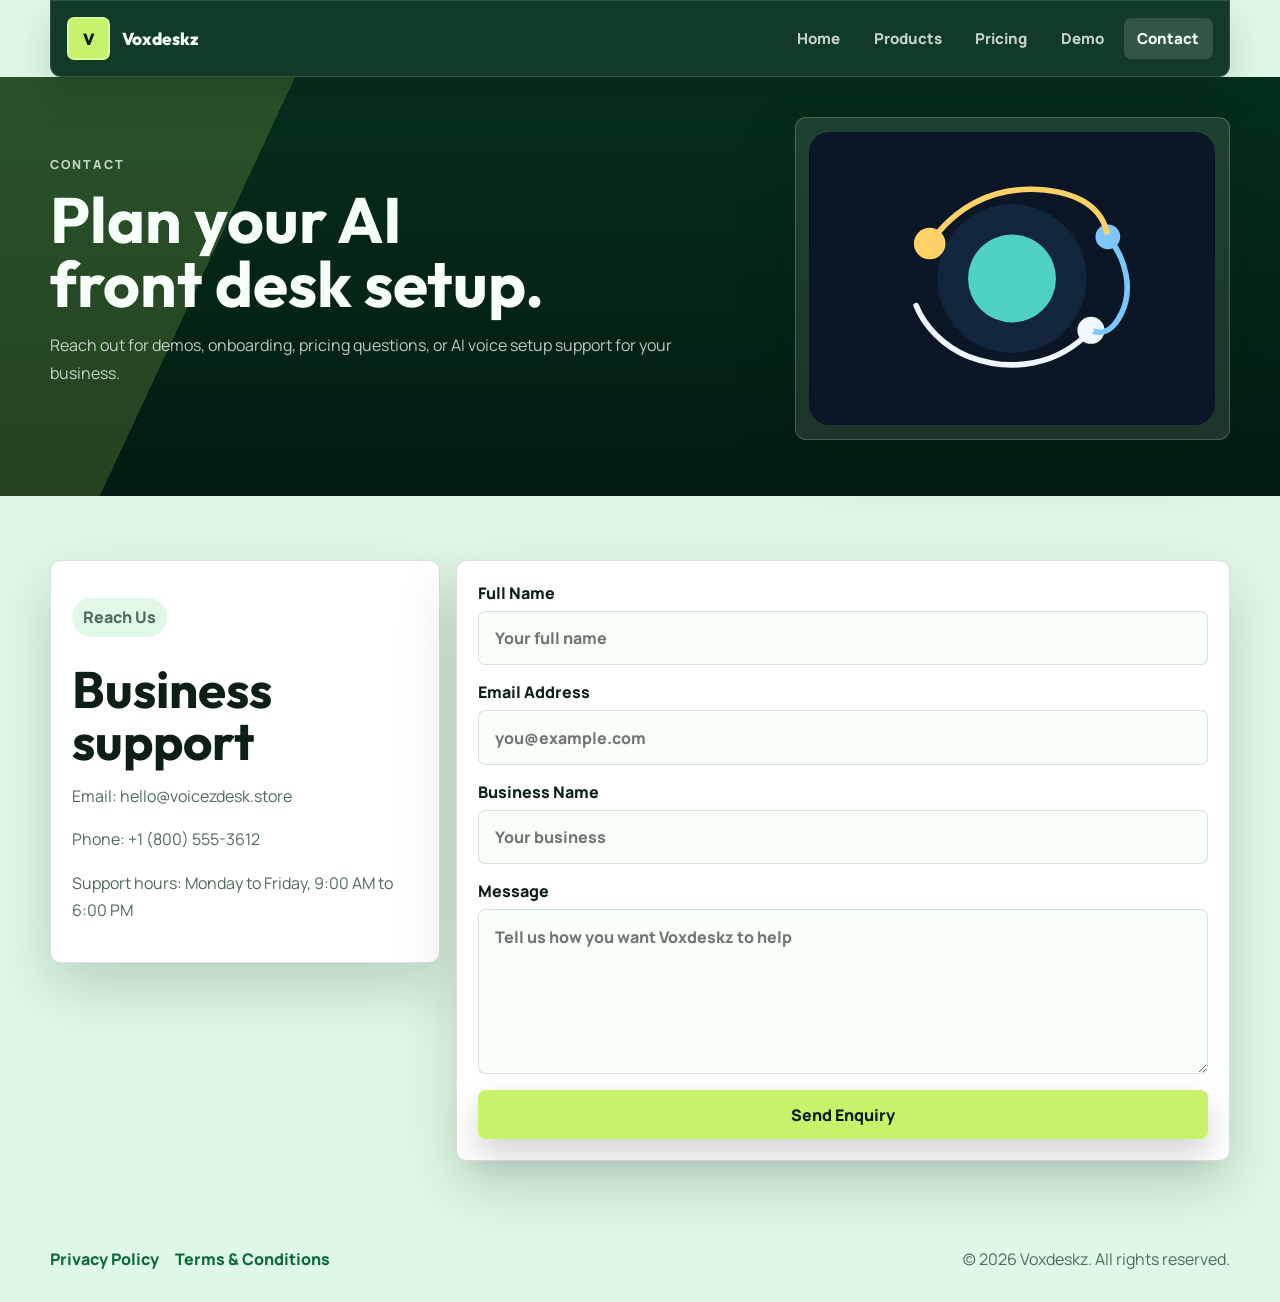
==== commit 983cc791: "Update site domain to .store" ====
--- a/contact.html
+++ b/contact.html
@@ -45,7 +45,7 @@
           <div class="contact-card">
             <p class="tag">Reach Us</p>
             <h2>Business support</h2>
-            <p>Email: hello@voicezdesk.space</p>
+            <p>Email: hello@voicezdesk.store</p>
             <p>Phone: +1 (800) 555-3612</p>
             <p>Support hours: Monday to Friday, 9:00 AM to 6:00 PM</p>
           </div>
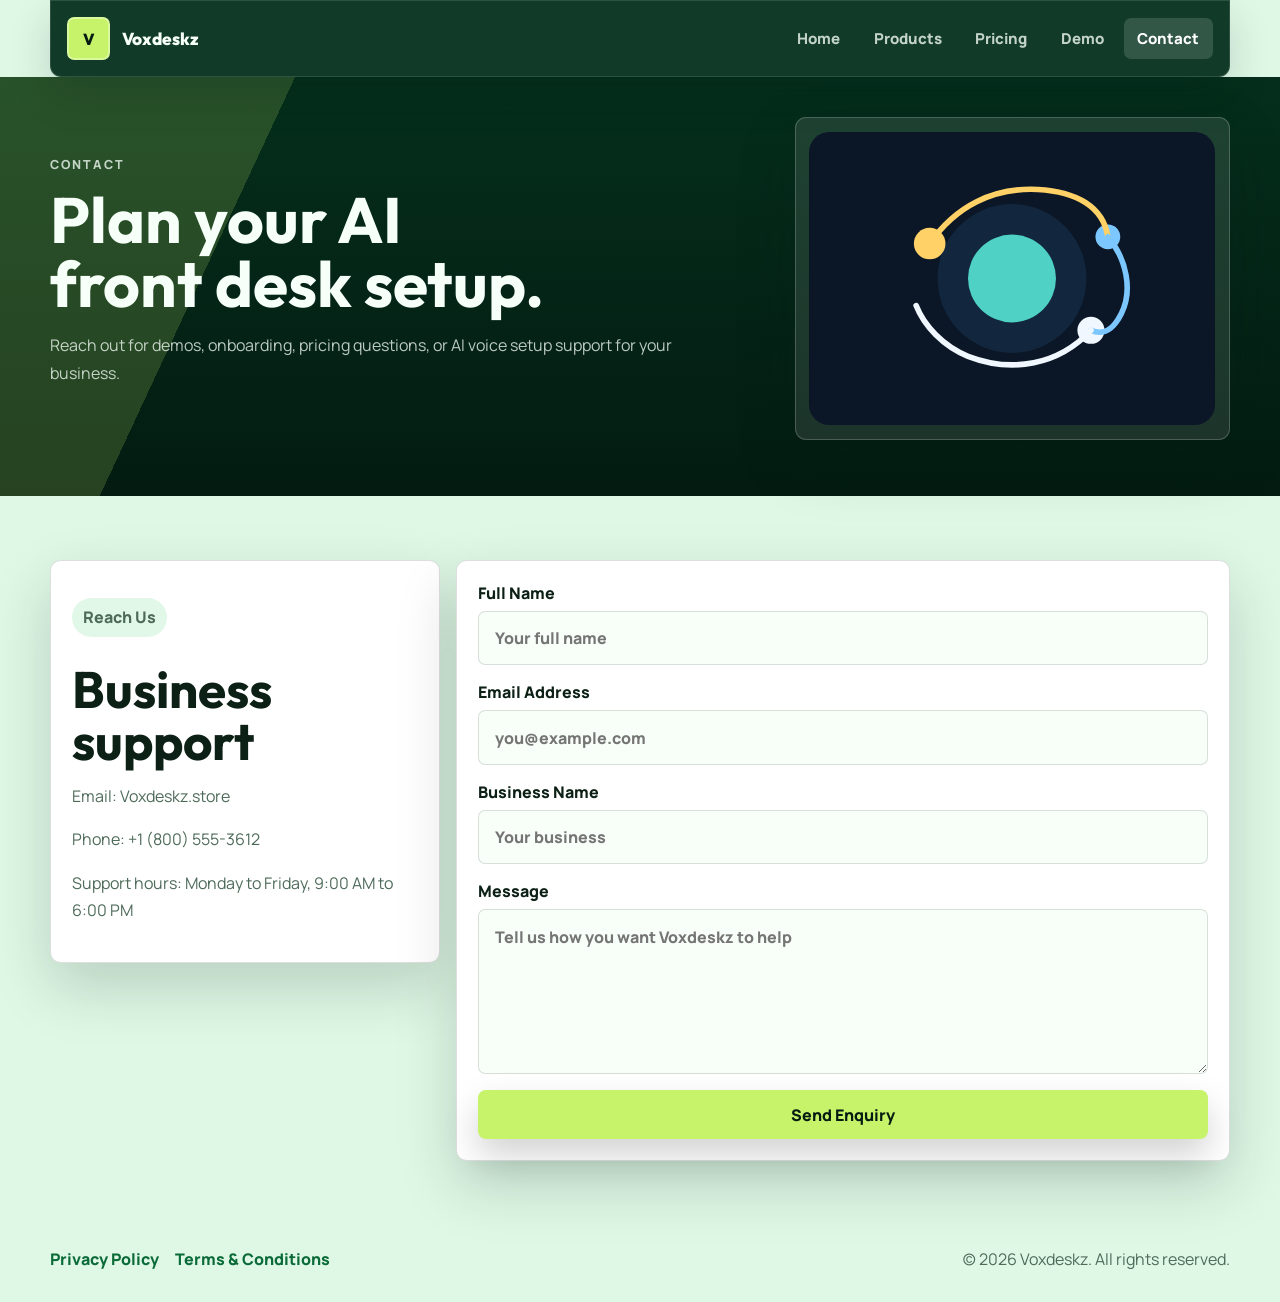
==== commit c73876d0: "Update contact email domain text" ====
--- a/contact.html
+++ b/contact.html
@@ -45,7 +45,7 @@
           <div class="contact-card">
             <p class="tag">Reach Us</p>
             <h2>Business support</h2>
-            <p>Email: hello@voicezdesk.store</p>
+            <p>Email: Voxdeskz.store</p>
             <p>Phone: +1 (800) 555-3612</p>
             <p>Support hours: Monday to Friday, 9:00 AM to 6:00 PM</p>
           </div>
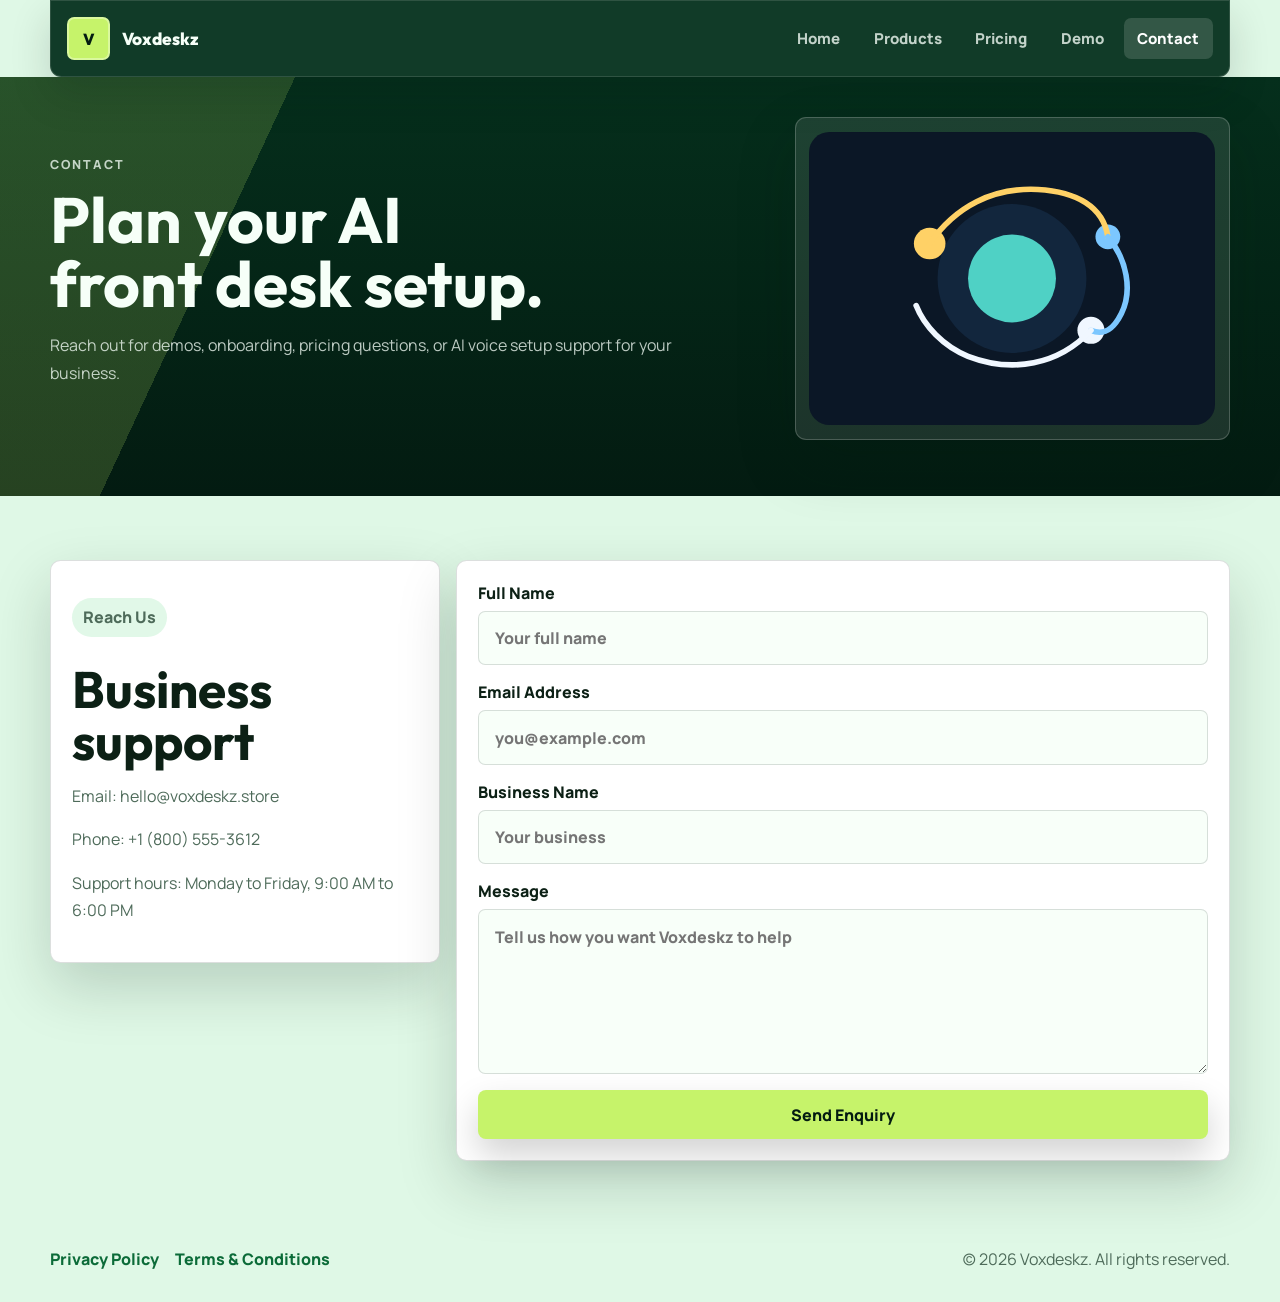
==== commit 3921be40: "Fix contact email address" ====
--- a/contact.html
+++ b/contact.html
@@ -45,7 +45,7 @@
           <div class="contact-card">
             <p class="tag">Reach Us</p>
             <h2>Business support</h2>
-            <p>Email: Voxdeskz.store</p>
+            <p>Email: hello@voxdeskz.store</p>
             <p>Phone: +1 (800) 555-3612</p>
             <p>Support hours: Monday to Friday, 9:00 AM to 6:00 PM</p>
           </div>
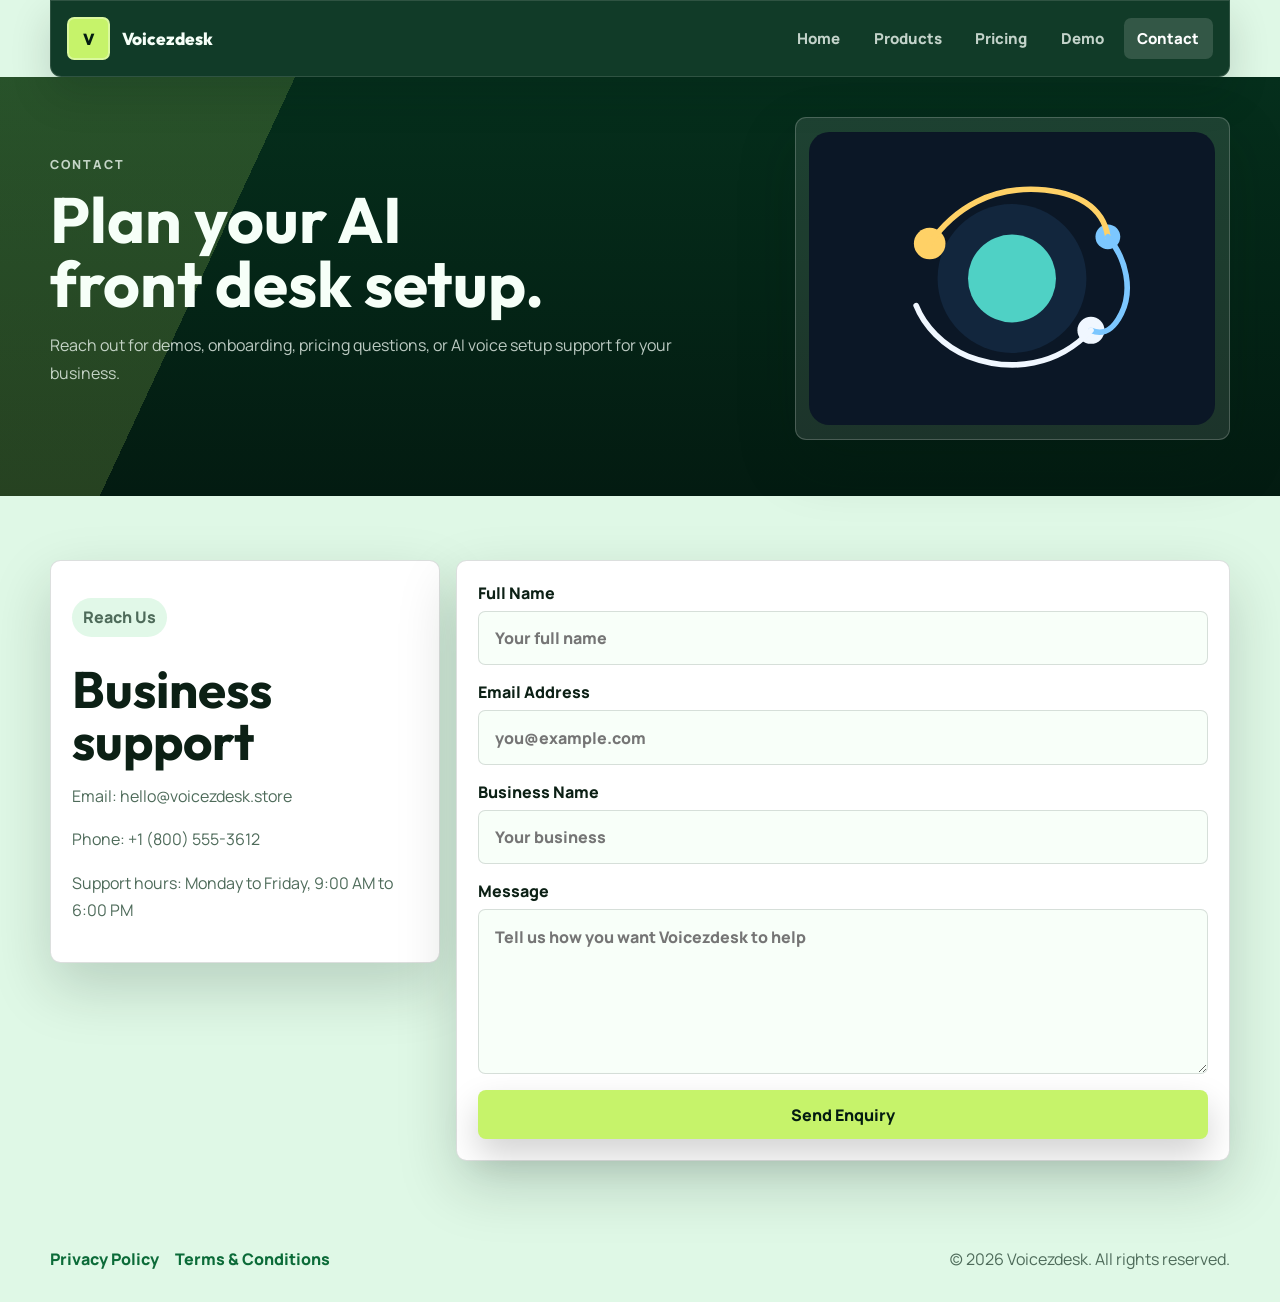
==== commit 2b1ae2a5: "Rename Voxdeskz to Voicezdesk" ====
--- a/contact.html
+++ b/contact.html
@@ -3,8 +3,8 @@
 <head>
   <meta charset="UTF-8">
   <meta name="viewport" content="width=device-width, initial-scale=1.0">
-  <title>Contact | Voxdeskz</title>
-  <meta name="description" content="Contact Voxdeskz for demos, setup support, and AI voice front desk enquiries.">
+  <title>Contact | Voicezdesk</title>
+  <meta name="description" content="Contact Voicezdesk for demos, setup support, and AI voice front desk enquiries.">
   <link rel="preconnect" href="https://fonts.googleapis.com">
   <link rel="preconnect" href="https://fonts.gstatic.com" crossorigin>
   <link href="https://fonts.googleapis.com/css2?family=Outfit:wght@400;600;700;800;900&family=Manrope:wght@400;500;700;800&display=swap" rel="stylesheet">
@@ -15,7 +15,7 @@
     <nav class="topbar">
       <a class="brand" href="index.html">
         <span class="brand-mark">V</span>
-        <span class="brand-name">Voxdeskz</span>
+        <span class="brand-name">Voicezdesk</span>
       </a>
       <div class="nav-links">
         <a href="index.html">Home</a>
@@ -34,7 +34,7 @@
           <p>Reach out for demos, onboarding, pricing questions, or AI voice setup support for your business.</p>
         </section>
         <aside class="subhero-panel">
-          <img class="svg-art" src="assets/contact-voice.svg" alt="Voxdeskz contact illustration">
+          <img class="svg-art" src="assets/contact-voice.svg" alt="Voicezdesk contact illustration">
         </aside>
       </div>
     </header>
@@ -45,7 +45,7 @@
           <div class="contact-card">
             <p class="tag">Reach Us</p>
             <h2>Business support</h2>
-            <p>Email: hello@voxdeskz.store</p>
+            <p>Email: hello@voicezdesk.store</p>
             <p>Phone: +1 (800) 555-3612</p>
             <p>Support hours: Monday to Friday, 9:00 AM to 6:00 PM</p>
           </div>
@@ -65,7 +65,7 @@
             </label>
             <label>
               Message
-              <textarea rows="6" placeholder="Tell us how you want Voxdeskz to help"></textarea>
+              <textarea rows="6" placeholder="Tell us how you want Voicezdesk to help"></textarea>
             </label>
             <button class="button button-primary" type="submit">Send Enquiry</button>
           </form>
@@ -78,7 +78,7 @@
         <a href="privacy.html">Privacy Policy</a>
         <a href="terms.html">Terms & Conditions</a>
       </div>
-      <p>(c) 2026 Voxdeskz. All rights reserved.</p>
+      <p>(c) 2026 Voicezdesk. All rights reserved.</p>
     </footer>
   </div>
 </body>
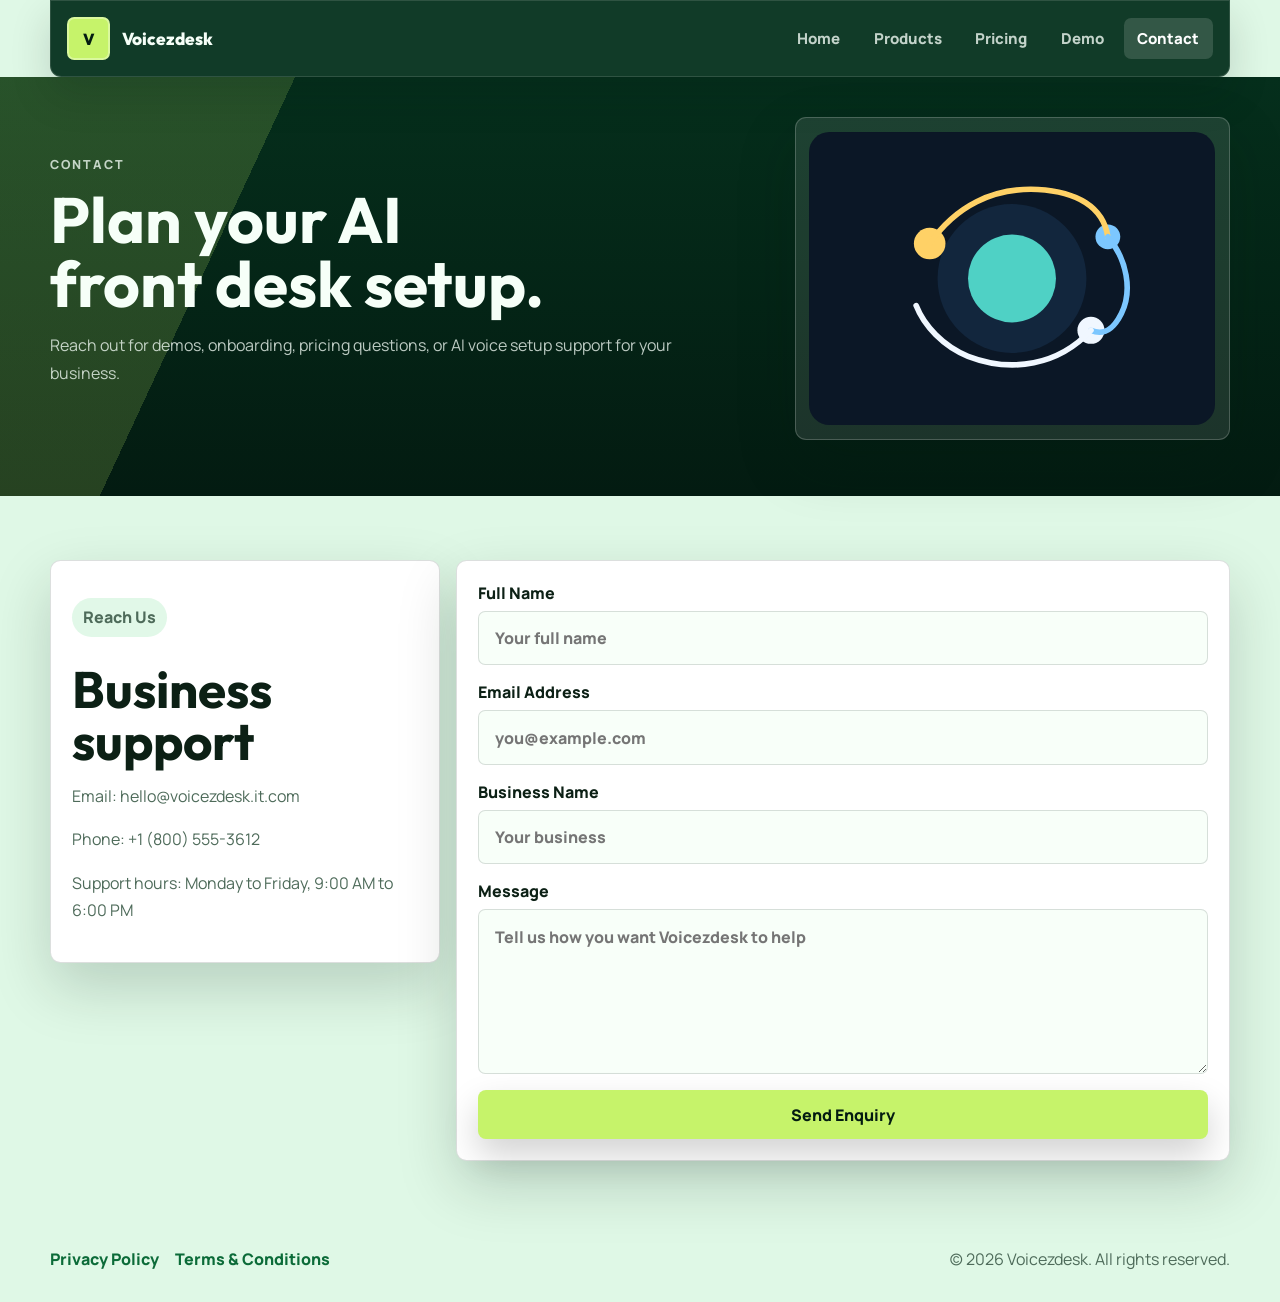
==== commit 665b48b1: "Update domain to it.com" ====
--- a/contact.html
+++ b/contact.html
@@ -45,7 +45,7 @@
           <div class="contact-card">
             <p class="tag">Reach Us</p>
             <h2>Business support</h2>
-            <p>Email: hello@voicezdesk.store</p>
+            <p>Email: hello@voicezdesk.it.com</p>
             <p>Phone: +1 (800) 555-3612</p>
             <p>Support hours: Monday to Friday, 9:00 AM to 6:00 PM</p>
           </div>
